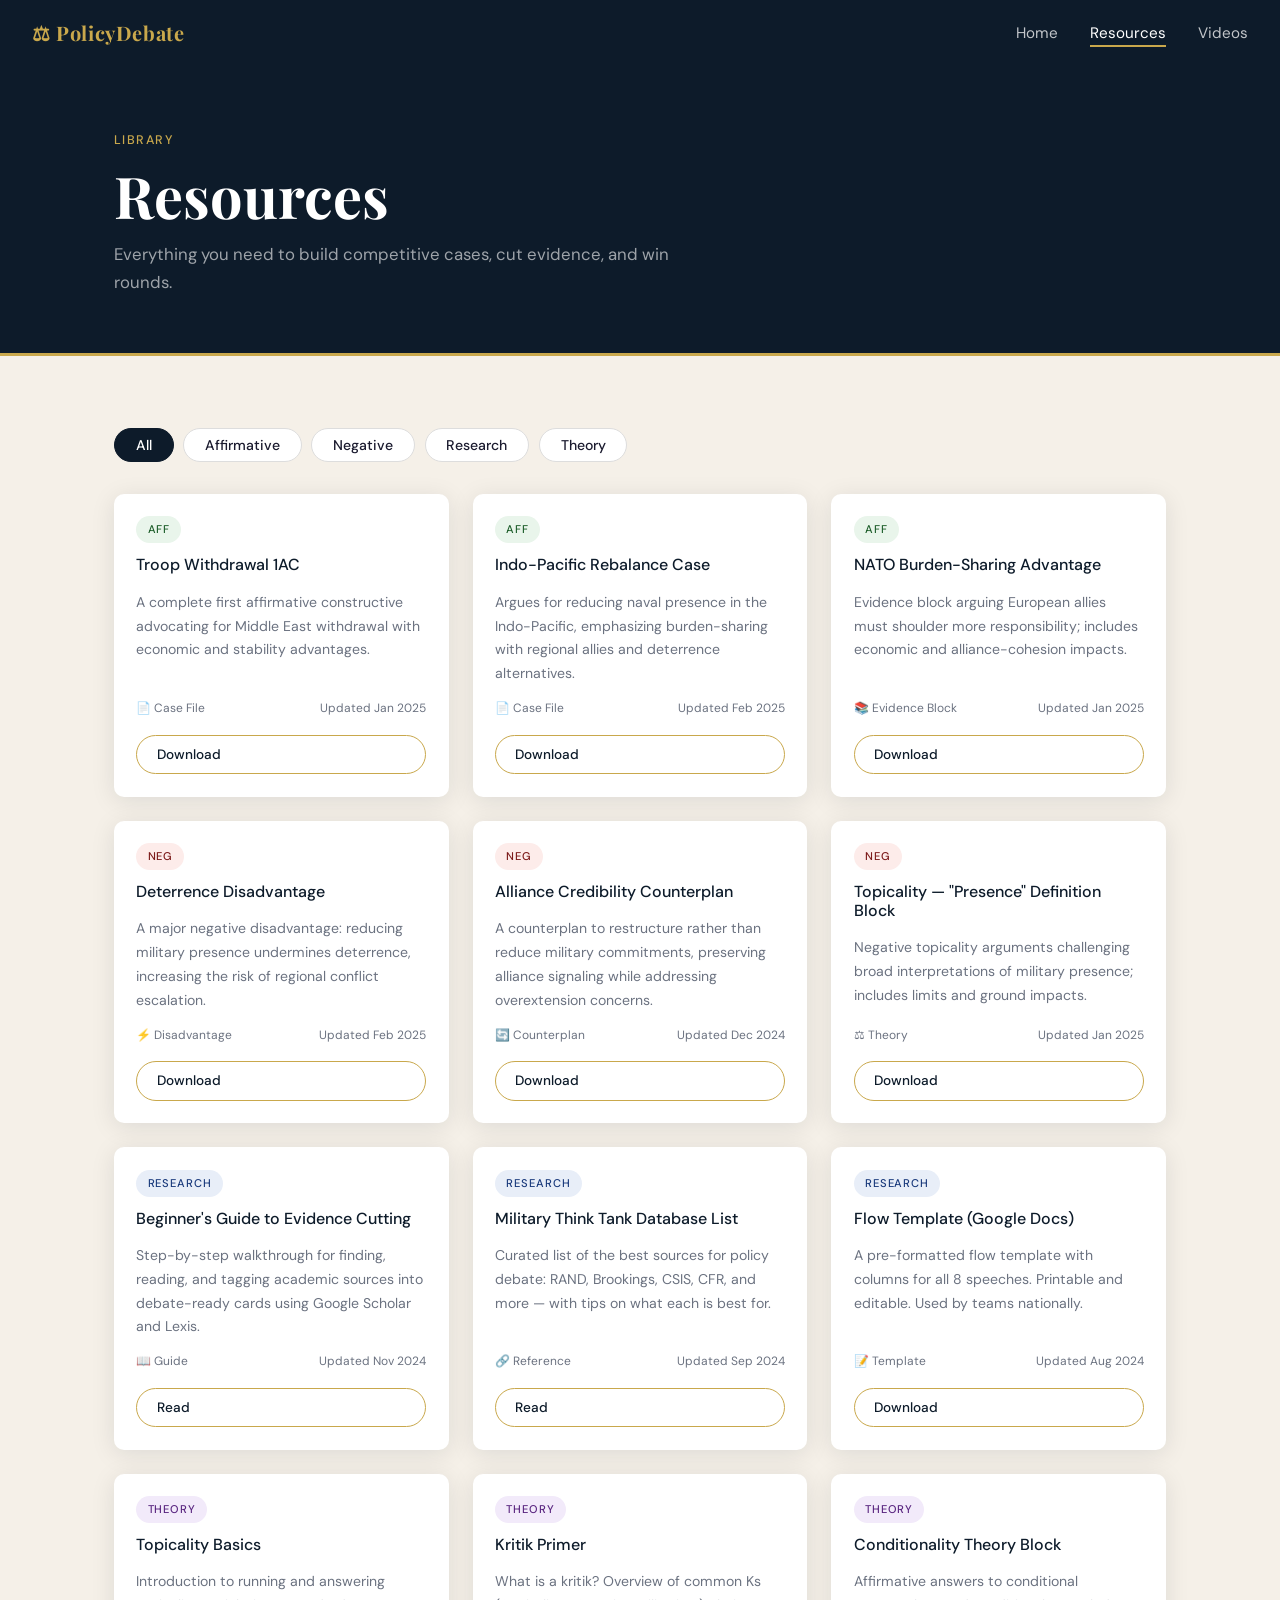
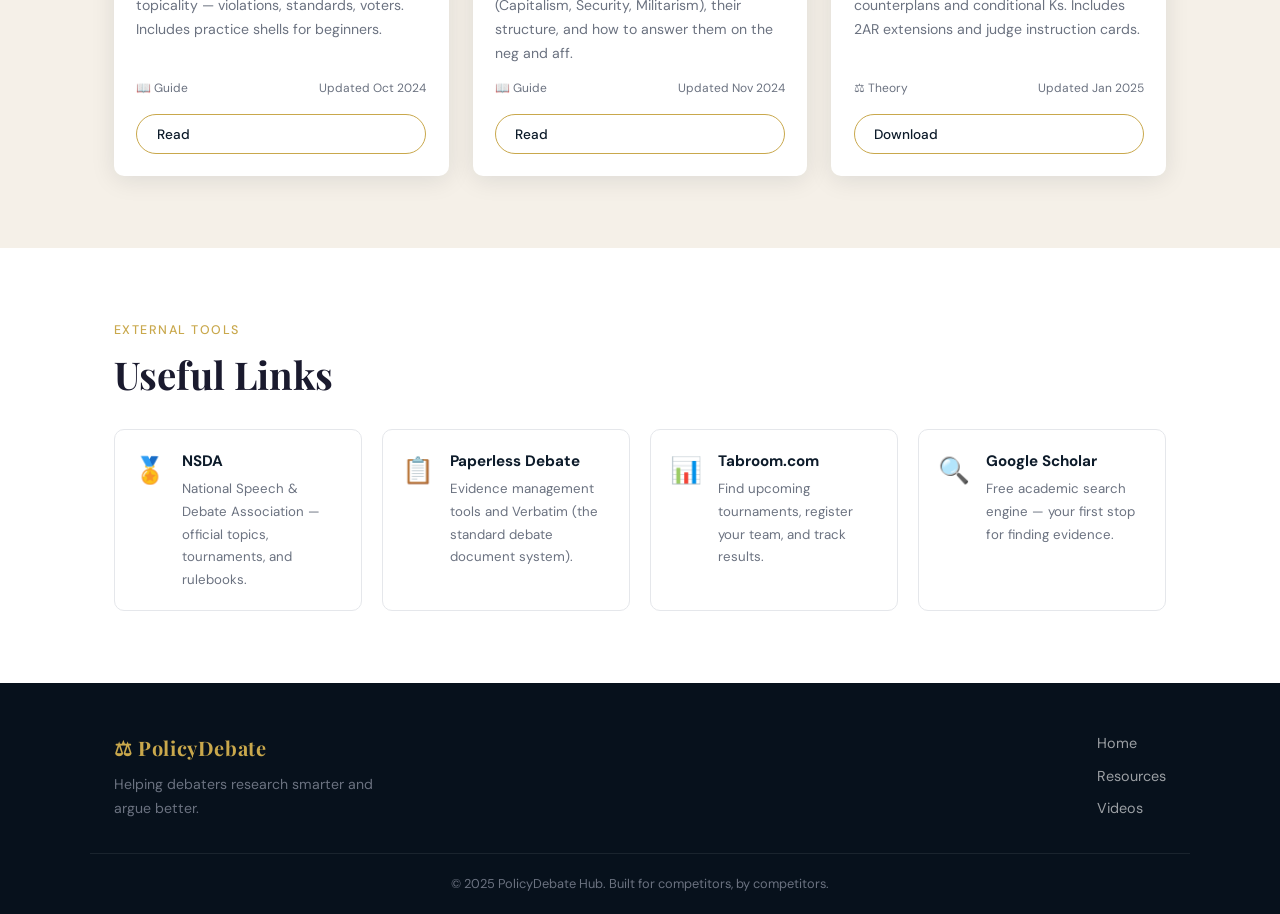
==== resources.html @ 3a560175 "Add files via upload" ====
<!DOCTYPE html>
<html lang="en">
<head>
  <meta charset="UTF-8" />
  <meta name="viewport" content="width=device-width, initial-scale=1.0" />
  <title>Resources — Policy Debate Hub</title>
  <link rel="preconnect" href="https://fonts.googleapis.com" />
  <link href="https://fonts.googleapis.com/css2?family=Playfair+Display:wght@700;900&family=DM+Sans:wght@300;400;500&display=swap" rel="stylesheet" />
  <link rel="stylesheet" href="style.css" />
</head>
<body>

  <header>
    <nav class="navbar">
      <a href="index.html" class="logo">⚖ PolicyDebate</a>
      <ul class="nav-links">
        <li><a href="index.html">Home</a></li>
        <li><a href="resources.html" class="active">Resources</a></li>
        <li><a href="videos.html">Videos</a></li>
      </ul>
      <button class="hamburger" id="hamburger" aria-label="Menu">&#9776;</button>
    </nav>
    <div class="mobile-menu" id="mobileMenu">
      <a href="index.html">Home</a>
      <a href="resources.html">Resources</a>
      <a href="videos.html">Videos</a>
    </div>
  </header>

  <!-- PAGE HERO -->
  <section class="page-hero">
    <div class="container">
      <div class="section-label">Library</div>
      <h1>Resources</h1>
      <p>Everything you need to build competitive cases, cut evidence, and win rounds.</p>
    </div>
  </section>

  <!-- FILTER TABS -->
  <section class="section resources-section">
    <div class="container">
      <div class="filter-tabs" id="filterTabs">
        <button class="tab active" data-filter="all">All</button>
        <button class="tab" data-filter="aff">Affirmative</button>
        <button class="tab" data-filter="neg">Negative</button>
        <button class="tab" data-filter="research">Research</button>
        <button class="tab" data-filter="theory">Theory</button>
      </div>

      <div class="resources-grid" id="resourcesGrid">

        <!-- AFF -->
        <div class="res-card" data-category="aff">
          <div class="res-badge aff">AFF</div>
          <h3>Troop Withdrawal 1AC</h3>
          <p>A complete first affirmative constructive advocating for Middle East withdrawal with economic and stability advantages.</p>
          <div class="res-meta"><span>📄 Case File</span><span>Updated Jan 2025</span></div>
          <a href="#" class="btn-sm">Download</a>
        </div>

        <div class="res-card" data-category="aff">
          <div class="res-badge aff">AFF</div>
          <h3>Indo-Pacific Rebalance Case</h3>
          <p>Argues for reducing naval presence in the Indo-Pacific, emphasizing burden-sharing with regional allies and deterrence alternatives.</p>
          <div class="res-meta"><span>📄 Case File</span><span>Updated Feb 2025</span></div>
          <a href="#" class="btn-sm">Download</a>
        </div>

        <div class="res-card" data-category="aff">
          <div class="res-badge aff">AFF</div>
          <h3>NATO Burden-Sharing Advantage</h3>
          <p>Evidence block arguing European allies must shoulder more responsibility; includes economic and alliance-cohesion impacts.</p>
          <div class="res-meta"><span>📚 Evidence Block</span><span>Updated Jan 2025</span></div>
          <a href="#" class="btn-sm">Download</a>
        </div>

        <!-- NEG -->
        <div class="res-card" data-category="neg">
          <div class="res-badge neg">NEG</div>
          <h3>Deterrence Disadvantage</h3>
          <p>A major negative disadvantage: reducing military presence undermines deterrence, increasing the risk of regional conflict escalation.</p>
          <div class="res-meta"><span>⚡ Disadvantage</span><span>Updated Feb 2025</span></div>
          <a href="#" class="btn-sm">Download</a>
        </div>

        <div class="res-card" data-category="neg">
          <div class="res-badge neg">NEG</div>
          <h3>Alliance Credibility Counterplan</h3>
          <p>A counterplan to restructure rather than reduce military commitments, preserving alliance signaling while addressing overextension concerns.</p>
          <div class="res-meta"><span>🔄 Counterplan</span><span>Updated Dec 2024</span></div>
          <a href="#" class="btn-sm">Download</a>
        </div>

        <div class="res-card" data-category="neg">
          <div class="res-badge neg">NEG</div>
          <h3>Topicality — "Presence" Definition Block</h3>
          <p>Negative topicality arguments challenging broad interpretations of military presence; includes limits and ground impacts.</p>
          <div class="res-meta"><span>⚖ Theory</span><span>Updated Jan 2025</span></div>
          <a href="#" class="btn-sm">Download</a>
        </div>

        <!-- RESEARCH -->
        <div class="res-card" data-category="research">
          <div class="res-badge res">RESEARCH</div>
          <h3>Beginner's Guide to Evidence Cutting</h3>
          <p>Step-by-step walkthrough for finding, reading, and tagging academic sources into debate-ready cards using Google Scholar and Lexis.</p>
          <div class="res-meta"><span>📖 Guide</span><span>Updated Nov 2024</span></div>
          <a href="#" class="btn-sm">Read</a>
        </div>

        <div class="res-card" data-category="research">
          <div class="res-badge res">RESEARCH</div>
          <h3>Military Think Tank Database List</h3>
          <p>Curated list of the best sources for policy debate: RAND, Brookings, CSIS, CFR, and more — with tips on what each is best for.</p>
          <div class="res-meta"><span>🔗 Reference</span><span>Updated Sep 2024</span></div>
          <a href="#" class="btn-sm">Read</a>
        </div>

        <div class="res-card" data-category="research">
          <div class="res-badge res">RESEARCH</div>
          <h3>Flow Template (Google Docs)</h3>
          <p>A pre-formatted flow template with columns for all 8 speeches. Printable and editable. Used by teams nationally.</p>
          <div class="res-meta"><span>📝 Template</span><span>Updated Aug 2024</span></div>
          <a href="#" class="btn-sm">Download</a>
        </div>

        <!-- THEORY -->
        <div class="res-card" data-category="theory">
          <div class="res-badge theory">THEORY</div>
          <h3>Topicality Basics</h3>
          <p>Introduction to running and answering topicality — violations, standards, voters. Includes practice shells for beginners.</p>
          <div class="res-meta"><span>📖 Guide</span><span>Updated Oct 2024</span></div>
          <a href="#" class="btn-sm">Read</a>
        </div>

        <div class="res-card" data-category="theory">
          <div class="res-badge theory">THEORY</div>
          <h3>Kritik Primer</h3>
          <p>What is a kritik? Overview of common Ks (Capitalism, Security, Militarism), their structure, and how to answer them on the neg and aff.</p>
          <div class="res-meta"><span>📖 Guide</span><span>Updated Nov 2024</span></div>
          <a href="#" class="btn-sm">Read</a>
        </div>

        <div class="res-card" data-category="theory">
          <div class="res-badge theory">THEORY</div>
          <h3>Conditionality Theory Block</h3>
          <p>Affirmative answers to conditional counterplans and conditional Ks. Includes 2AR extensions and judge instruction cards.</p>
          <div class="res-meta"><span>⚖ Theory</span><span>Updated Jan 2025</span></div>
          <a href="#" class="btn-sm">Download</a>
        </div>

      </div>
    </div>
  </section>

  <!-- EXTERNAL LINKS -->
  <section class="section ext-links-section">
    <div class="container">
      <div class="section-label">External Tools</div>
      <h2>Useful Links</h2>
      <div class="ext-grid">
        <a href="https://www.speechanddebate.org" target="_blank" class="ext-card">
          <span class="ext-icon">🏅</span>
          <div>
            <strong>NSDA</strong>
            <p>National Speech & Debate Association — official topics, tournaments, and rulebooks.</p>
          </div>
        </a>
        <a href="https://paperlessdebate.com" target="_blank" class="ext-card">
          <span class="ext-icon">📋</span>
          <div>
            <strong>Paperless Debate</strong>
            <p>Evidence management tools and Verbatim (the standard debate document system).</p>
          </div>
        </a>
        <a href="https://www.tabroom.com" target="_blank" class="ext-card">
          <span class="ext-icon">📊</span>
          <div>
            <strong>Tabroom.com</strong>
            <p>Find upcoming tournaments, register your team, and track results.</p>
          </div>
        </a>
        <a href="https://scholar.google.com" target="_blank" class="ext-card">
          <span class="ext-icon">🔍</span>
          <div>
            <strong>Google Scholar</strong>
            <p>Free academic search engine — your first stop for finding evidence.</p>
          </div>
        </a>
      </div>
    </div>
  </section>

  <footer>
    <div class="container footer-inner">
      <div class="footer-brand">
        <span class="logo">⚖ PolicyDebate</span>
        <p>Helping debaters research smarter and argue better.</p>
      </div>
      <div class="footer-links">
        <a href="index.html">Home</a>
        <a href="resources.html">Resources</a>
        <a href="videos.html">Videos</a>
      </div>
    </div>
    <div class="footer-bottom">
      <p>© 2025 PolicyDebate Hub. Built for competitors, by competitors.</p>
    </div>
  </footer>

  <script src="main.js"></script>
</body>
</html>
---- style.css ----
/* ========================
   POLICY DEBATE HUB — CSS
   ======================== */

*, *::before, *::after { box-sizing: border-box; margin: 0; padding: 0; }

:root {
  --navy:   #0d1b2a;
  --navy2:  #1a2e44;
  --gold:   #c9a84c;
  --gold2:  #e8c46a;
  --cream:  #f5f0e8;
  --white:  #ffffff;
  --text:   #1a1a2e;
  --muted:  #6b7280;
  --aff:    #1d5e2a;
  --aff-bg: #e9f5eb;
  --neg:    #7c1a1a;
  --neg-bg: #fdecea;
  --res:    #1a3a7c;
  --res-bg: #e8eef8;
  --theory-c: #5a2680;
  --theory-bg: #f2eafa;
  --radius: 10px;
  --shadow: 0 4px 24px rgba(13,27,42,0.10);
}

html { scroll-behavior: smooth; }

body {
  font-family: 'DM Sans', sans-serif;
  background: var(--cream);
  color: var(--text);
  font-size: 16px;
  line-height: 1.7;
}

h1, h2, h3 { font-family: 'Playfair Display', serif; line-height: 1.2; }
h1 { font-size: clamp(2.2rem, 5vw, 3.6rem); }
h2 { font-size: clamp(1.6rem, 3vw, 2.4rem); margin-bottom: 1rem; }
h3 { font-size: 1.15rem; margin-bottom: .5rem; }

p { color: var(--muted); }
a { text-decoration: none; color: inherit; }

.container { max-width: 1100px; margin: 0 auto; padding: 0 1.5rem; }
.section { padding: 4.5rem 0; }
.section-label {
  font-size: 0.78rem;
  font-weight: 500;
  letter-spacing: .12em;
  text-transform: uppercase;
  color: var(--gold);
  margin-bottom: .6rem;
}
.lead { font-size: 1.1rem; color: var(--muted); max-width: 680px; margin-bottom: 2.5rem; }

/* ========================
   BUTTONS
   ======================== */
.btn-primary {
  display: inline-block;
  background: var(--gold);
  color: var(--navy);
  font-weight: 500;
  padding: .75rem 2rem;
  border-radius: 50px;
  transition: background .2s, transform .15s;
  font-family: 'DM Sans', sans-serif;
}
.btn-primary:hover { background: var(--gold2); transform: translateY(-2px); }

.btn-ghost {
  display: inline-block;
  border: 1.5px solid rgba(255,255,255,0.5);
  color: #fff;
  padding: .75rem 2rem;
  border-radius: 50px;
  font-weight: 500;
  transition: background .2s;
}
.btn-ghost:hover { background: rgba(255,255,255,0.1); }

.btn-sm {
  display: inline-block;
  border: 1.5px solid var(--gold);
  color: var(--navy);
  font-size: .85rem;
  padding: .45rem 1.2rem;
  border-radius: 50px;
  font-weight: 500;
  transition: background .2s, color .2s;
  margin-top: .75rem;
}
.btn-sm:hover { background: var(--gold); }

/* ========================
   NAVBAR
   ======================== */
header { position: sticky; top: 0; z-index: 100; }

.navbar {
  display: flex;
  align-items: center;
  justify-content: space-between;
  padding: 1rem 2rem;
  background: var(--navy);
  backdrop-filter: blur(10px);
}

.logo {
  font-family: 'Playfair Display', serif;
  font-size: 1.25rem;
  font-weight: 700;
  color: var(--gold);
  letter-spacing: .03em;
}

.nav-links {
  list-style: none;
  display: flex;
  gap: 2rem;
}
.nav-links a {
  color: rgba(255,255,255,0.75);
  font-size: .95rem;
  font-weight: 400;
  transition: color .2s;
  position: relative;
  padding-bottom: 2px;
}
.nav-links a::after {
  content: '';
  position: absolute;
  bottom: -2px; left: 0;
  width: 0; height: 2px;
  background: var(--gold);
  transition: width .25s;
}
.nav-links a:hover, .nav-links a.active { color: #fff; }
.nav-links a:hover::after, .nav-links a.active::after { width: 100%; }

.hamburger {
  display: none;
  background: none;
  border: none;
  color: #fff;
  font-size: 1.4rem;
  cursor: pointer;
}

.mobile-menu {
  display: none;
  flex-direction: column;
  background: var(--navy2);
  padding: .5rem 2rem 1rem;
}
.mobile-menu a {
  color: rgba(255,255,255,0.85);
  padding: .6rem 0;
  border-bottom: 1px solid rgba(255,255,255,0.08);
  font-size: .95rem;
}
.mobile-menu.open { display: flex; }

@media (max-width: 680px) {
  .nav-links { display: none; }
  .hamburger { display: block; }
}

/* ========================
   HERO
   ======================== */
.hero {
  background: var(--navy);
  min-height: 88vh;
  display: flex;
  align-items: center;
  padding: 4rem 2rem;
  position: relative;
  overflow: hidden;
}
.hero-bg {
  position: absolute; inset: 0;
  background: radial-gradient(ellipse at 70% 50%, rgba(201,168,76,0.12) 0%, transparent 60%),
              radial-gradient(ellipse at 20% 80%, rgba(29,94,42,0.08) 0%, transparent 50%);
  pointer-events: none;
}
.hero-content {
  max-width: 580px;
  position: relative;
  z-index: 2;
  animation: fadeUp .7s ease both;
}
.hero-tag {
  display: inline-block;
  background: rgba(201,168,76,0.15);
  border: 1px solid rgba(201,168,76,0.4);
  color: var(--gold);
  font-size: .78rem;
  font-weight: 500;
  letter-spacing: .12em;
  text-transform: uppercase;
  padding: .35rem .9rem;
  border-radius: 50px;
  margin-bottom: 1.2rem;
}
.hero h1 {
  color: #fff;
  margin-bottom: 1.2rem;
}
.hero-sub {
  color: rgba(255,255,255,0.65);
  font-size: 1.05rem;
  max-width: 480px;
  margin-bottom: 2rem;
}
.hero-cta { display: flex; gap: 1rem; flex-wrap: wrap; }

.hero-deco {
  position: absolute;
  right: 6%;
  top: 50%;
  transform: translateY(-50%);
  display: flex;
  flex-direction: column;
  gap: 1.2rem;
  z-index: 2;
  animation: fadeLeft .8s .2s ease both;
}
.deco-card {
  background: rgba(255,255,255,0.05);
  border: 1px solid rgba(255,255,255,0.12);
  border-radius: var(--radius);
  padding: 1rem 1.4rem;
  display: flex;
  align-items: center;
  gap: .75rem;
  color: rgba(255,255,255,0.85);
  font-size: .95rem;
  backdrop-filter: blur(6px);
  transition: transform .25s;
}
.deco-card:hover { transform: translateX(-6px); }
.deco-icon { font-size: 1.4rem; }

@media (max-width: 860px) { .hero-deco { display: none; } }

/* ========================
   PAGE HERO (inner pages)
   ======================== */
.page-hero {
  background: var(--navy);
  padding: 4rem 2rem 3.5rem;
  border-bottom: 3px solid var(--gold);
}
.page-hero h1 { color: #fff; margin-bottom: .6rem; }
.page-hero p { color: rgba(255,255,255,0.6); max-width: 560px; font-size: 1.05rem; }

/* ========================
   WHAT IS
   ======================== */
.what-is { background: var(--white); }
.info-grid {
  display: grid;
  grid-template-columns: repeat(auto-fit, minmax(220px, 1fr));
  gap: 1.5rem;
  margin-top: 2.5rem;
}
.info-card {
  background: var(--cream);
  border-radius: var(--radius);
  padding: 1.5rem;
  border-left: 4px solid var(--gold);
}
.info-icon { font-size: 1.8rem; margin-bottom: .75rem; }
.info-card h3 { color: var(--navy); margin-bottom: .4rem; font-size: 1rem; }
.info-card p { font-size: .92rem; }

/* ========================
   TOPIC SECTION
   ======================== */
.topic-section { background: var(--navy); }
.topic-inner { display: flex; align-items: center; gap: 4rem; flex-wrap: wrap; }
.topic-text { flex: 1; min-width: 280px; }
.topic-text .section-label { color: var(--gold); }
.topic-text h2 { color: #fff; }
.topic-text p { color: rgba(255,255,255,0.6); margin-bottom: 2rem; }
blockquote {
  font-family: 'Playfair Display', serif;
  font-size: 1.15rem;
  font-style: italic;
  color: var(--gold2);
  border-left: 4px solid var(--gold);
  padding: 1rem 1.5rem;
  margin: 1.5rem 0;
  background: rgba(255,255,255,0.04);
  border-radius: 0 var(--radius) var(--radius) 0;
  line-height: 1.6;
}
.topic-visual { flex: 0 0 260px; display: flex; justify-content: center; }
.globe-wrap {
  position: relative;
  width: 200px;
  height: 220px;
}
.globe { font-size: 7rem; display: flex; justify-content: center; animation: spin 12s linear infinite; }
@keyframes spin { to { transform: rotate(360deg); } }
.region-tag {
  position: absolute;
  background: var(--gold);
  color: var(--navy);
  font-size: .72rem;
  font-weight: 500;
  padding: .3rem .7rem;
  border-radius: 50px;
  white-space: nowrap;
}
.r1 { top: 20px; right: -30px; }
.r2 { top: 90px; right: -50px; }
.r3 { top: 160px; right: -10px; }

/* ========================
   QUICK LINKS
   ======================== */
.quick-links { background: var(--cream); }
.ql-grid {
  display: grid;
  grid-template-columns: repeat(auto-fit, minmax(220px, 1fr));
  gap: 1.5rem;
  margin-top: 2.5rem;
}
.ql-card {
  background: var(--white);
  border-radius: var(--radius);
  overflow: hidden;
  box-shadow: var(--shadow);
  transition: transform .2s, box-shadow .2s;
  display: block;
}
.ql-card:hover { transform: translateY(-5px); box-shadow: 0 10px 32px rgba(13,27,42,0.15); }
.ql-top {
  padding: .75rem 1.25rem;
  font-family: 'Playfair Display', serif;
  font-weight: 700;
  font-size: 1.1rem;
  color: #fff;
}
.ql-top.aff { background: var(--aff); }
.ql-top.neg { background: var(--neg); }
.ql-top.res { background: var(--res); }
.ql-top.vid { background: var(--navy2); }
.ql-card h3, .ql-card p { padding: 0 1.25rem; }
.ql-card h3 { color: var(--navy); padding-top: 1rem; font-size: 1rem; }
.ql-card p { font-size: .88rem; padding-bottom: 1.25rem; }

/* ========================
   RESOURCES PAGE
   ======================== */
.resources-section { background: var(--cream); }
.filter-tabs {
  display: flex;
  gap: .6rem;
  flex-wrap: wrap;
  margin-bottom: 2rem;
}
.tab {
  background: var(--white);
  border: 1.5px solid #ddd;
  border-radius: 50px;
  padding: .45rem 1.3rem;
  font-size: .88rem;
  font-weight: 500;
  font-family: 'DM Sans', sans-serif;
  cursor: pointer;
  transition: all .2s;
  color: var(--text);
}
.tab:hover { border-color: var(--gold); }
.tab.active { background: var(--navy); color: #fff; border-color: var(--navy); }

.resources-grid {
  display: grid;
  grid-template-columns: repeat(auto-fill, minmax(280px, 1fr));
  gap: 1.5rem;
}
.res-card {
  background: var(--white);
  border-radius: var(--radius);
  padding: 1.4rem;
  box-shadow: var(--shadow);
  display: flex;
  flex-direction: column;
  transition: transform .2s;
}
.res-card:hover { transform: translateY(-3px); }
.res-card h3 { color: var(--navy); font-family: 'DM Sans', sans-serif; font-weight: 500; font-size: 1rem; }
.res-card p { font-size: .88rem; margin: .5rem 0 .75rem; flex: 1; }
.res-meta { display: flex; justify-content: space-between; font-size: .75rem; color: var(--muted); margin-bottom: .25rem; }

.res-badge {
  display: inline-block;
  font-size: .7rem;
  font-weight: 500;
  letter-spacing: .08em;
  text-transform: uppercase;
  padding: .25rem .7rem;
  border-radius: 50px;
  margin-bottom: .75rem;
  width: fit-content;
}
.res-badge.aff { background: var(--aff-bg); color: var(--aff); }
.res-badge.neg { background: var(--neg-bg); color: var(--neg); }
.res-badge.res { background: var(--res-bg); color: var(--res); }
.res-badge.theory { background: var(--theory-bg); color: var(--theory-c); }
.res-card[data-category].hidden { display: none; }

/* ========================
   EXTERNAL LINKS
   ======================== */
.ext-links-section { background: var(--white); }
.ext-grid {
  display: grid;
  grid-template-columns: repeat(auto-fill, minmax(240px, 1fr));
  gap: 1.25rem;
  margin-top: 2rem;
}
.ext-card {
  display: flex;
  align-items: flex-start;
  gap: 1rem;
  padding: 1.2rem;
  border: 1.5px solid #e5e7eb;
  border-radius: var(--radius);
  transition: border-color .2s, box-shadow .2s;
}
.ext-card:hover { border-color: var(--gold); box-shadow: 0 3px 14px rgba(201,168,76,0.15); }
.ext-icon { font-size: 1.6rem; flex-shrink: 0; }
.ext-card strong { display: block; color: var(--navy); font-size: .95rem; margin-bottom: .2rem; }
.ext-card p { font-size: .83rem; }

/* ========================
   VIDEOS PAGE
   ======================== */
.videos-section { background: var(--cream); }
.video-grid {
  display: grid;
  grid-template-columns: repeat(auto-fill, minmax(320px, 1fr));
  gap: 2rem;
}
.video-card {
  background: var(--white);
  border-radius: var(--radius);
  overflow: hidden;
  box-shadow: var(--shadow);
  transition: transform .2s;
}
.video-card:hover { transform: translateY(-4px); }
.video-card[data-category].hidden { display: none; }

.video-thumb {
  position: relative;
  padding-bottom: 56.25%;
  background: #000;
}
.video-thumb iframe {
  position: absolute;
  inset: 0;
  width: 100%;
  height: 100%;
}
.video-info { padding: 1.2rem; }
.video-info h3 { color: var(--navy); font-family: 'DM Sans', sans-serif; font-weight: 500; font-size: .97rem; margin-bottom: .4rem; }
.video-info p { font-size: .85rem; }
.video-meta { display: flex; gap: 1rem; font-size: .78rem; color: var(--muted); margin-top: .75rem; }

.video-badge {
  display: inline-block;
  font-size: .7rem;
  font-weight: 500;
  letter-spacing: .08em;
  text-transform: uppercase;
  padding: .25rem .7rem;
  border-radius: 50px;
  margin-bottom: .5rem;
}
.video-badge.round { background: var(--res-bg); color: var(--res); }
.video-badge.tutorial { background: var(--aff-bg); color: var(--aff); }
.video-badge.coaching { background: var(--neg-bg); color: var(--neg); }

/* ========================
   SUBMIT SECTION
   ======================== */
.submit-section { background: var(--navy); text-align: center; }
.submit-inner { max-width: 600px; margin: 0 auto; }
.submit-section .section-label { color: var(--gold); justify-content: center; display: block; }
.submit-section h2 { color: #fff; }
.submit-section p { color: rgba(255,255,255,0.6); margin-bottom: 2rem; }

/* ========================
   FOOTER
   ======================== */
footer {
  background: #07111c;
  color: rgba(255,255,255,0.6);
  padding-top: 3rem;
}
.footer-inner {
  display: flex;
  justify-content: space-between;
  align-items: flex-start;
  gap: 2rem;
  flex-wrap: wrap;
  padding-bottom: 2rem;
  border-bottom: 1px solid rgba(255,255,255,0.08);
}
.footer-brand .logo { color: var(--gold); display: block; margin-bottom: .5rem; }
.footer-brand p { font-size: .88rem; max-width: 260px; }
.footer-links { display: flex; flex-direction: column; gap: .5rem; }
.footer-links a { font-size: .9rem; transition: color .2s; }
.footer-links a:hover { color: var(--gold); }
.footer-bottom { text-align: center; padding: 1.2rem; font-size: .8rem; }

/* ========================
   ANIMATIONS
   ======================== */
@keyframes fadeUp {
  from { opacity: 0; transform: translateY(28px); }
  to   { opacity: 1; transform: translateY(0); }
}
@keyframes fadeLeft {
  from { opacity: 0; transform: translate(24px, -50%); }
  to   { opacity: 1; transform: translate(0, -50%); }
}
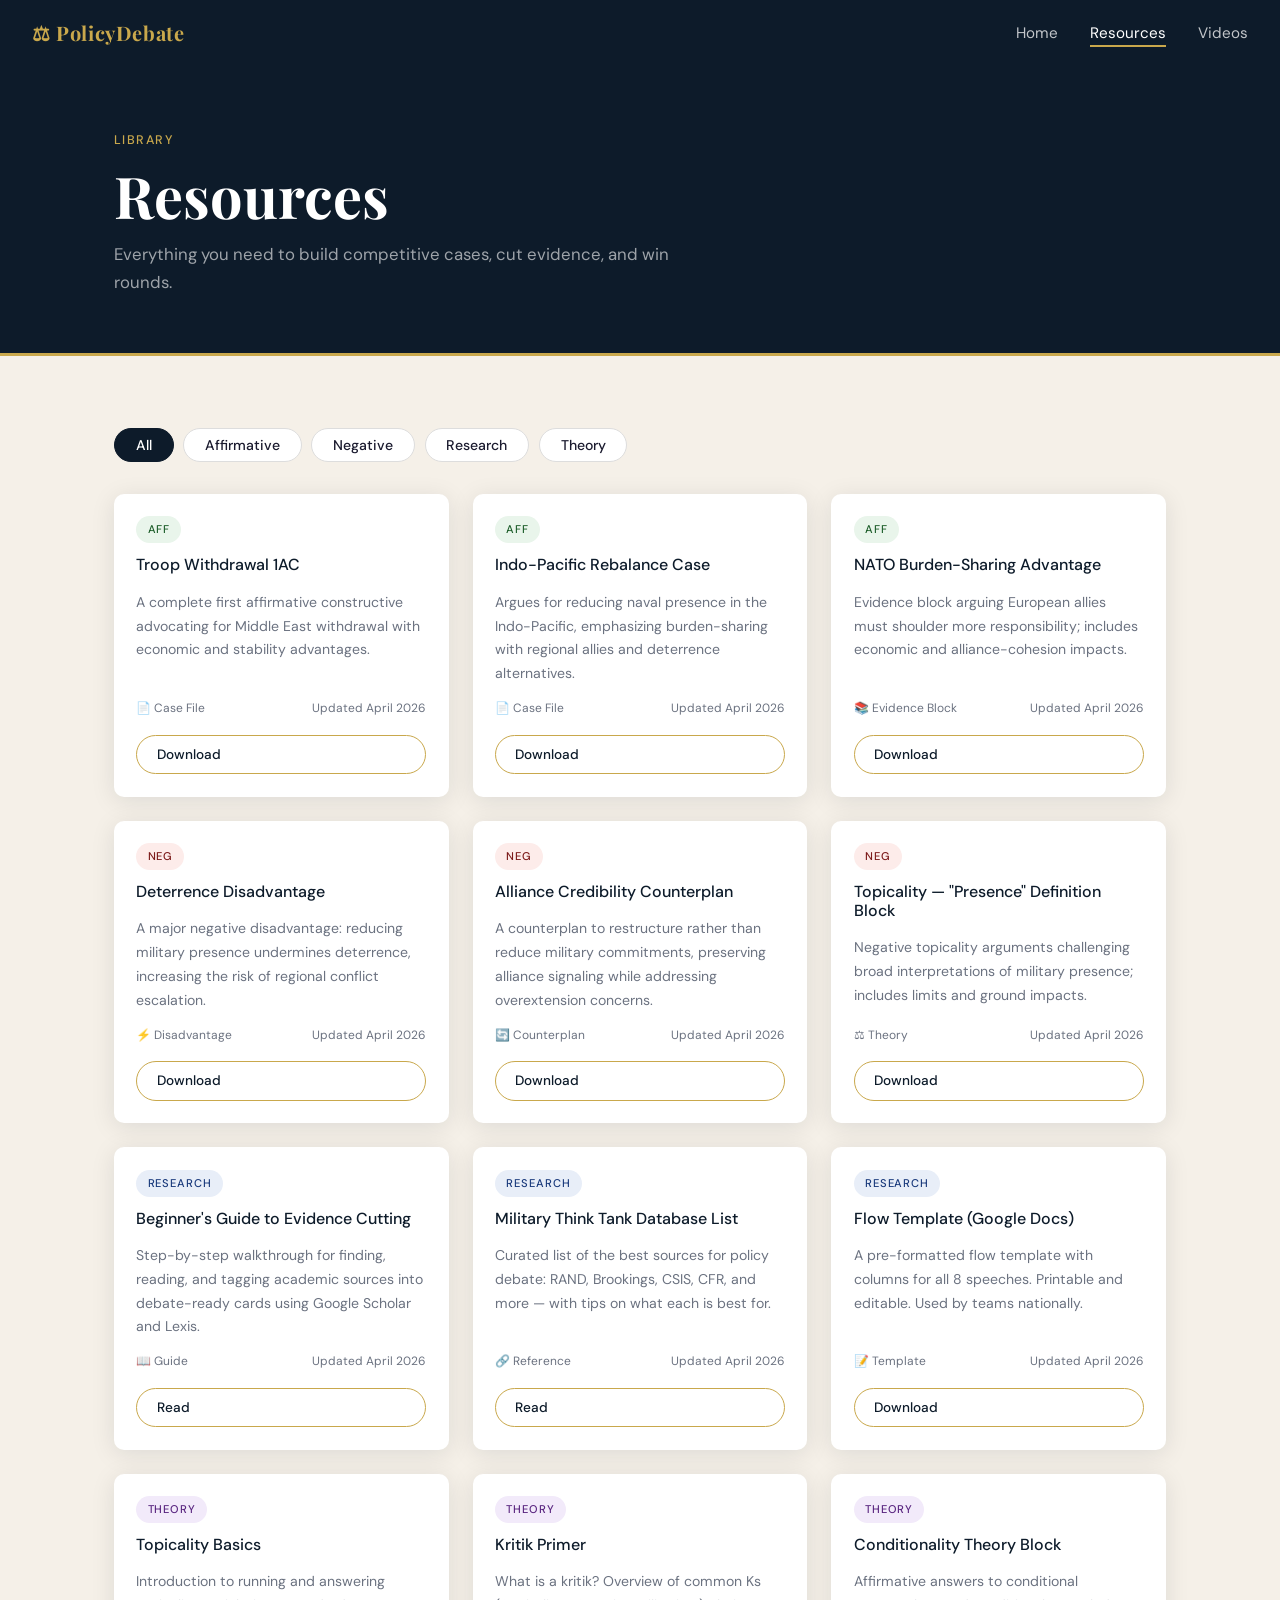
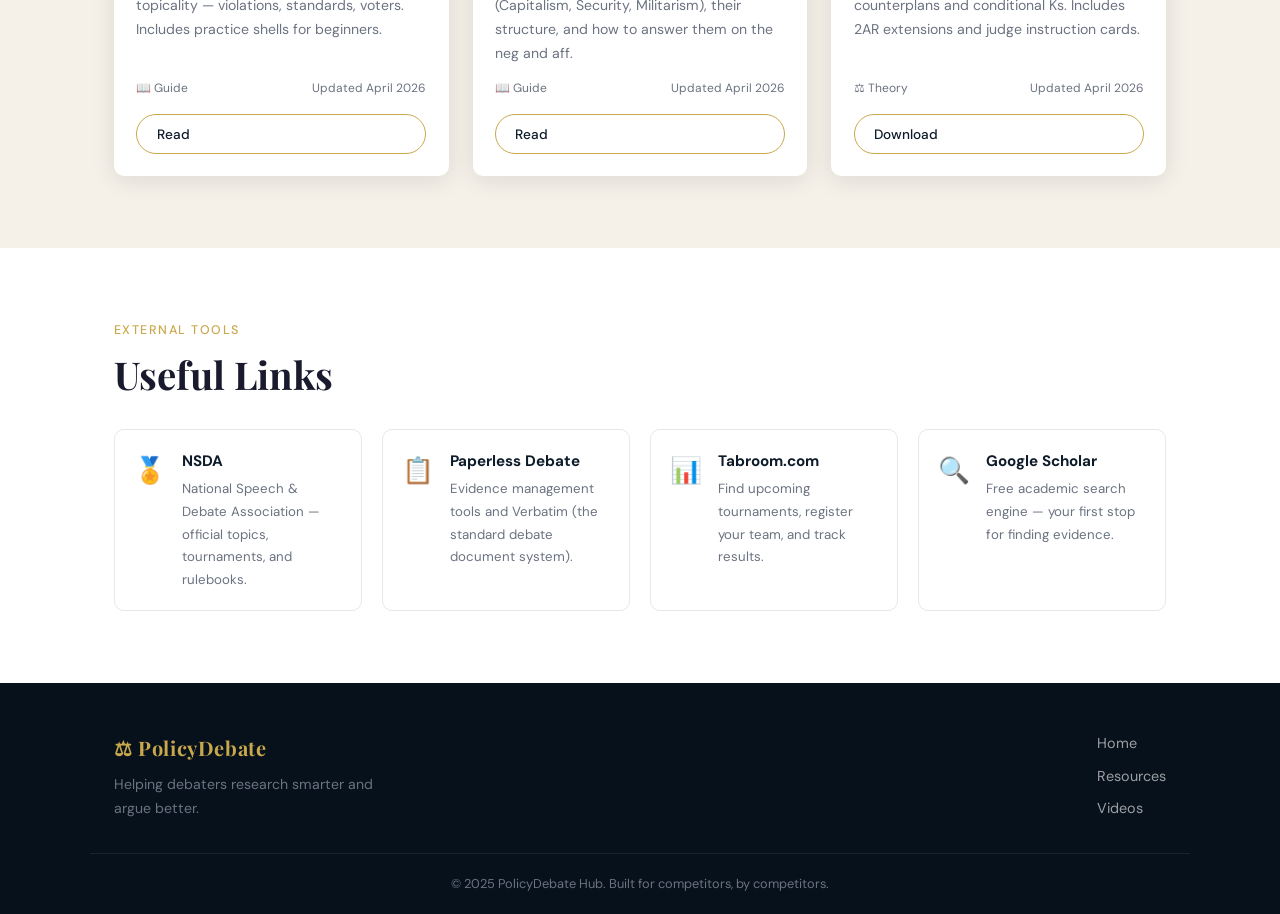
==== commit e2c0aaf9: "Update resource metadata with April 2026 dates" ====
--- a/resources.html
+++ b/resources.html
@@ -54,7 +54,7 @@
           <div class="res-badge aff">AFF</div>
           <h3>Troop Withdrawal 1AC</h3>
           <p>A complete first affirmative constructive advocating for Middle East withdrawal with economic and stability advantages.</p>
-          <div class="res-meta"><span>📄 Case File</span><span>Updated Jan 2025</span></div>
+          <div class="res-meta"><span>📄 Case File</span><span>Updated April 2026</span></div>
           <a href="#" class="btn-sm">Download</a>
         </div>
 
@@ -62,7 +62,7 @@
           <div class="res-badge aff">AFF</div>
           <h3>Indo-Pacific Rebalance Case</h3>
           <p>Argues for reducing naval presence in the Indo-Pacific, emphasizing burden-sharing with regional allies and deterrence alternatives.</p>
-          <div class="res-meta"><span>📄 Case File</span><span>Updated Feb 2025</span></div>
+          <div class="res-meta"><span>📄 Case File</span><span>Updated April 2026</span></div>
           <a href="#" class="btn-sm">Download</a>
         </div>
 
@@ -70,7 +70,7 @@
           <div class="res-badge aff">AFF</div>
           <h3>NATO Burden-Sharing Advantage</h3>
           <p>Evidence block arguing European allies must shoulder more responsibility; includes economic and alliance-cohesion impacts.</p>
-          <div class="res-meta"><span>📚 Evidence Block</span><span>Updated Jan 2025</span></div>
+          <div class="res-meta"><span>📚 Evidence Block</span><span>Updated April 2026</span></div>
           <a href="#" class="btn-sm">Download</a>
         </div>
 
@@ -79,7 +79,7 @@
           <div class="res-badge neg">NEG</div>
           <h3>Deterrence Disadvantage</h3>
           <p>A major negative disadvantage: reducing military presence undermines deterrence, increasing the risk of regional conflict escalation.</p>
-          <div class="res-meta"><span>⚡ Disadvantage</span><span>Updated Feb 2025</span></div>
+          <div class="res-meta"><span>⚡ Disadvantage</span><span>Updated April 2026</span></div>
           <a href="#" class="btn-sm">Download</a>
         </div>
 
@@ -87,7 +87,7 @@
           <div class="res-badge neg">NEG</div>
           <h3>Alliance Credibility Counterplan</h3>
           <p>A counterplan to restructure rather than reduce military commitments, preserving alliance signaling while addressing overextension concerns.</p>
-          <div class="res-meta"><span>🔄 Counterplan</span><span>Updated Dec 2024</span></div>
+          <div class="res-meta"><span>🔄 Counterplan</span><span>Updated April 2026</span></div>
           <a href="#" class="btn-sm">Download</a>
         </div>
 
@@ -95,7 +95,7 @@
           <div class="res-badge neg">NEG</div>
           <h3>Topicality — "Presence" Definition Block</h3>
           <p>Negative topicality arguments challenging broad interpretations of military presence; includes limits and ground impacts.</p>
-          <div class="res-meta"><span>⚖ Theory</span><span>Updated Jan 2025</span></div>
+          <div class="res-meta"><span>⚖ Theory</span><span>Updated April 2026</span></div>
           <a href="#" class="btn-sm">Download</a>
         </div>
 
@@ -104,7 +104,7 @@
           <div class="res-badge res">RESEARCH</div>
           <h3>Beginner's Guide to Evidence Cutting</h3>
           <p>Step-by-step walkthrough for finding, reading, and tagging academic sources into debate-ready cards using Google Scholar and Lexis.</p>
-          <div class="res-meta"><span>📖 Guide</span><span>Updated Nov 2024</span></div>
+          <div class="res-meta"><span>📖 Guide</span><span>Updated April 2026</span></div>
           <a href="#" class="btn-sm">Read</a>
         </div>
 
@@ -112,7 +112,7 @@
           <div class="res-badge res">RESEARCH</div>
           <h3>Military Think Tank Database List</h3>
           <p>Curated list of the best sources for policy debate: RAND, Brookings, CSIS, CFR, and more — with tips on what each is best for.</p>
-          <div class="res-meta"><span>🔗 Reference</span><span>Updated Sep 2024</span></div>
+          <div class="res-meta"><span>🔗 Reference</span><span>Updated April 2026</span></div>
           <a href="#" class="btn-sm">Read</a>
         </div>
 
@@ -120,7 +120,7 @@
           <div class="res-badge res">RESEARCH</div>
           <h3>Flow Template (Google Docs)</h3>
           <p>A pre-formatted flow template with columns for all 8 speeches. Printable and editable. Used by teams nationally.</p>
-          <div class="res-meta"><span>📝 Template</span><span>Updated Aug 2024</span></div>
+          <div class="res-meta"><span>📝 Template</span><span>Updated April 2026</span></div>
           <a href="#" class="btn-sm">Download</a>
         </div>
 
@@ -129,7 +129,7 @@
           <div class="res-badge theory">THEORY</div>
           <h3>Topicality Basics</h3>
           <p>Introduction to running and answering topicality — violations, standards, voters. Includes practice shells for beginners.</p>
-          <div class="res-meta"><span>📖 Guide</span><span>Updated Oct 2024</span></div>
+          <div class="res-meta"><span>📖 Guide</span><span>Updated April 2026</span></div>
           <a href="#" class="btn-sm">Read</a>
         </div>
 
@@ -137,7 +137,7 @@
           <div class="res-badge theory">THEORY</div>
           <h3>Kritik Primer</h3>
           <p>What is a kritik? Overview of common Ks (Capitalism, Security, Militarism), their structure, and how to answer them on the neg and aff.</p>
-          <div class="res-meta"><span>📖 Guide</span><span>Updated Nov 2024</span></div>
+          <div class="res-meta"><span>📖 Guide</span><span>Updated April 2026</span></div>
           <a href="#" class="btn-sm">Read</a>
         </div>
 
@@ -145,7 +145,7 @@
           <div class="res-badge theory">THEORY</div>
           <h3>Conditionality Theory Block</h3>
           <p>Affirmative answers to conditional counterplans and conditional Ks. Includes 2AR extensions and judge instruction cards.</p>
-          <div class="res-meta"><span>⚖ Theory</span><span>Updated Jan 2025</span></div>
+          <div class="res-meta"><span>⚖ Theory</span><span>Updated April 2026</span></div>
           <a href="#" class="btn-sm">Download</a>
         </div>
 
